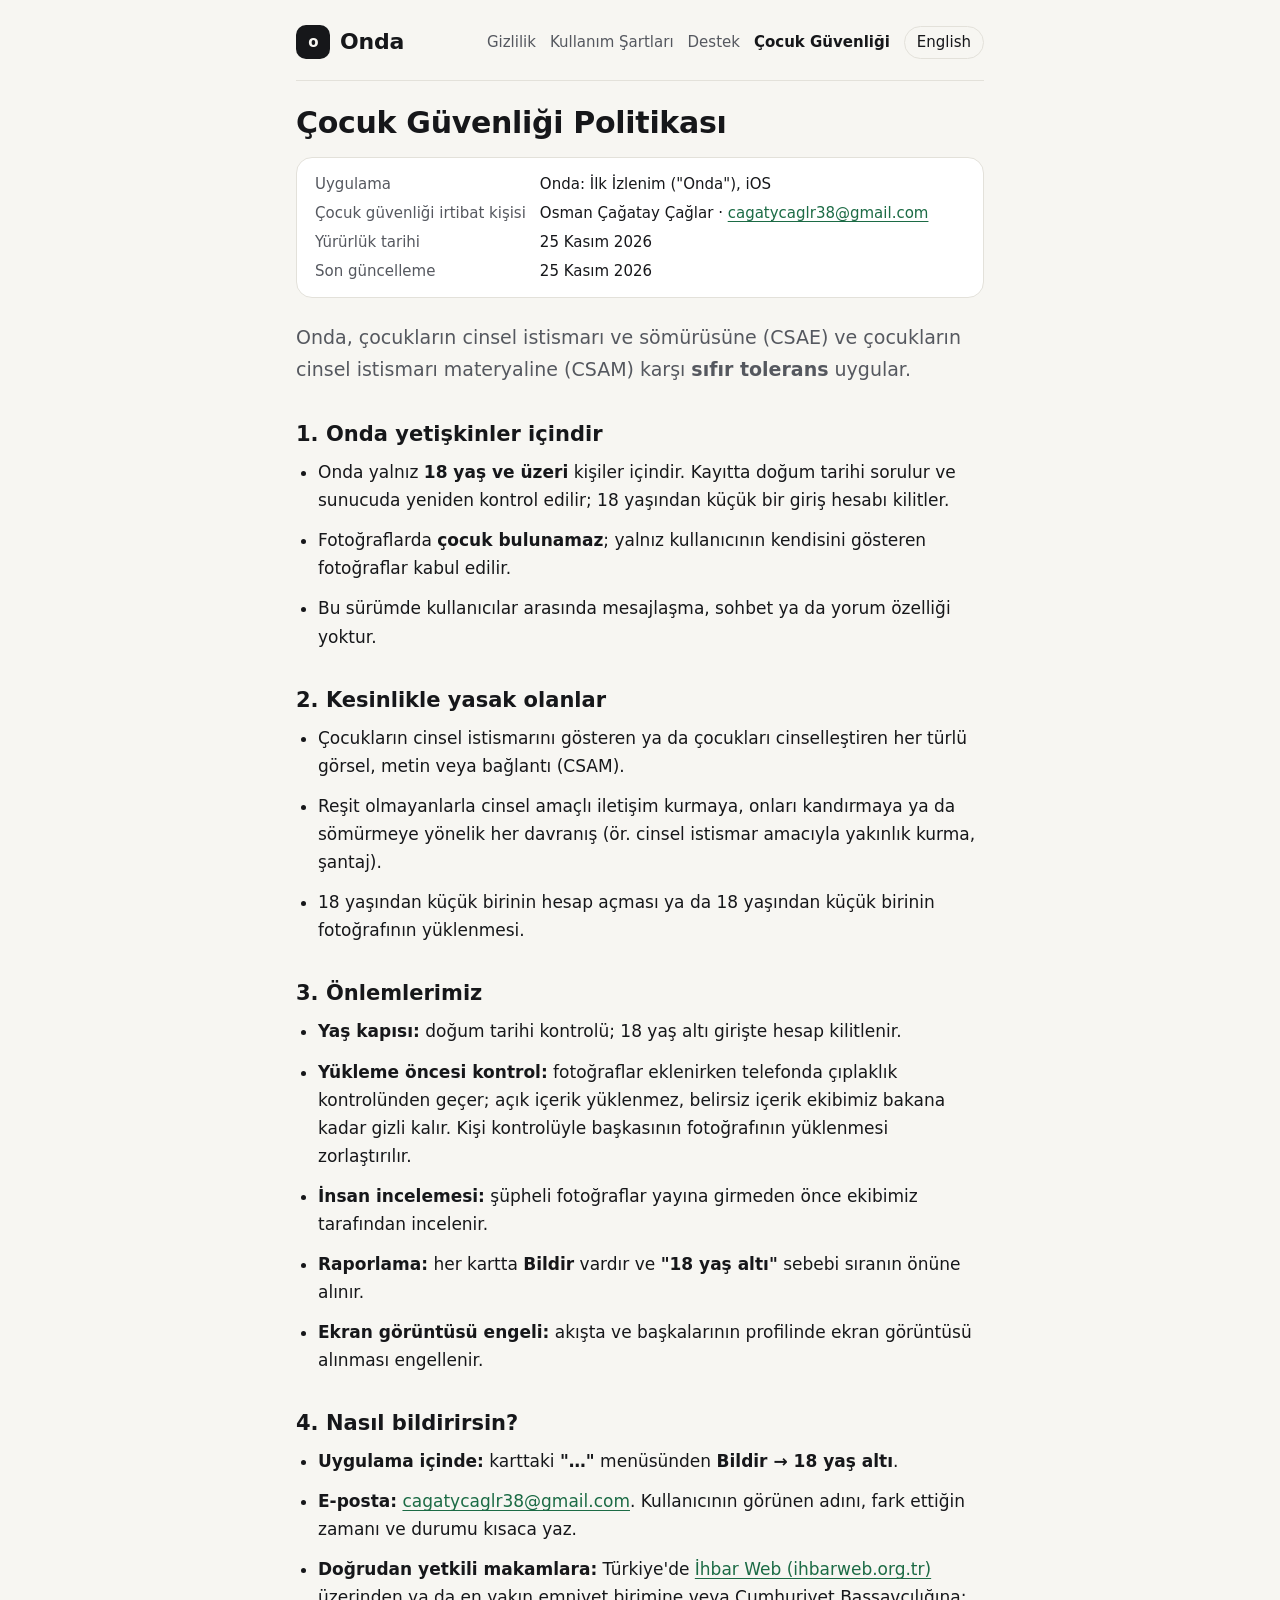
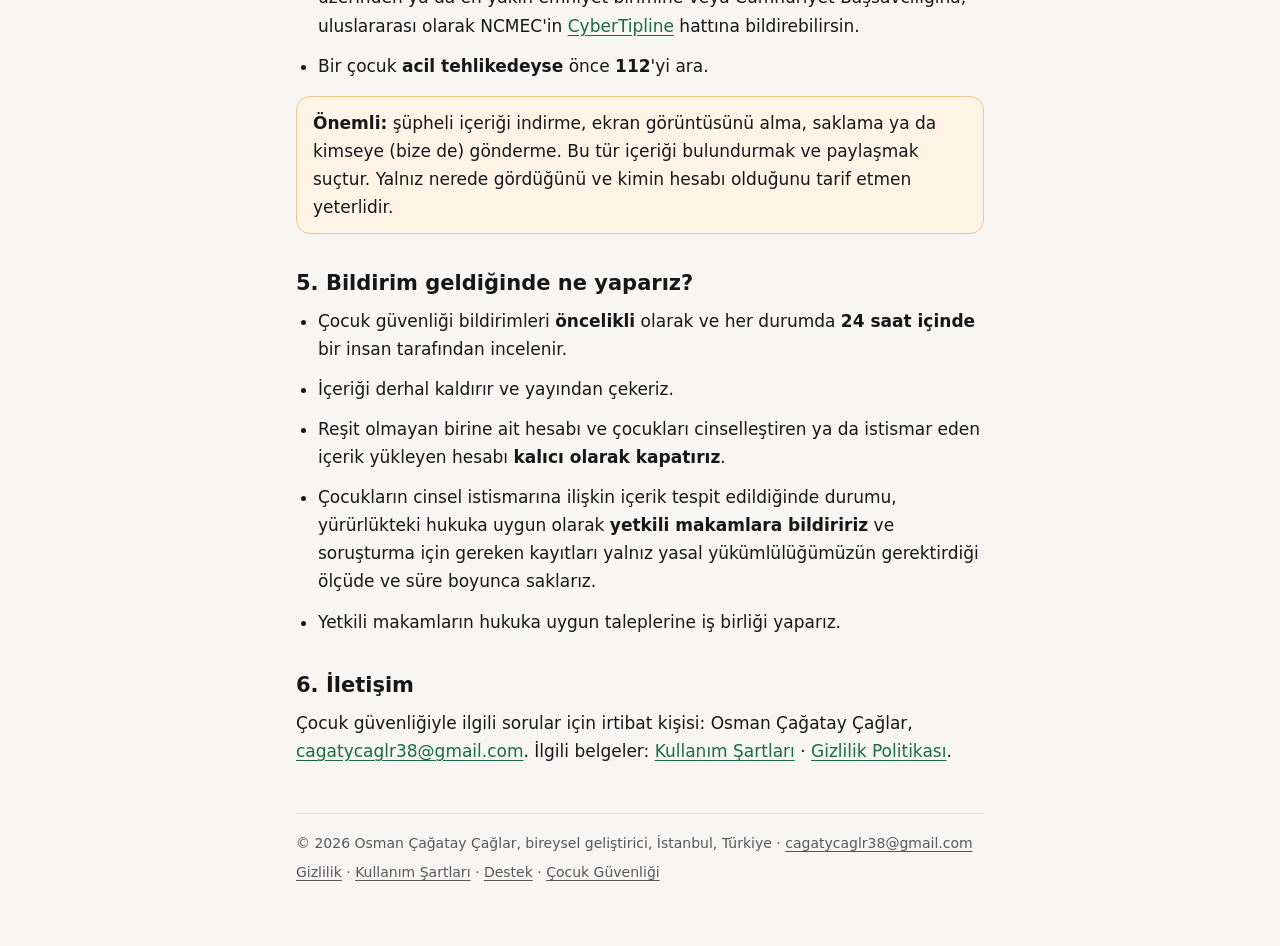
==== child-safety/index.html @ 70f1c368 "Onda hukuk ve destek sayfaları (TR + EN) GitHub Pages için statik sayfalar: ana sayfa, Gizlilik Poli" ====
<!doctype html>
<html lang="tr">
<head>
<meta charset="utf-8">
<meta name="viewport" content="width=device-width,initial-scale=1">
<title>Çocuk Güvenliği Politikası · Onda</title>
<meta name="description" content="Onda çocuk güvenliği politikası: çocuk istismarına sıfır tolerans ve raporlama yolları.">
<meta name="color-scheme" content="light dark">
<meta name="theme-color" content="#F7F6F2" media="(prefers-color-scheme: light)">
<meta name="theme-color" content="#0B0B0C" media="(prefers-color-scheme: dark)">
<meta name="referrer" content="no-referrer">
<link rel="alternate" hreflang="tr" href="https://pgoby.github.io/onda-legal/child-safety/">
<link rel="alternate" hreflang="en" href="https://pgoby.github.io/onda-legal/en/child-safety/">
<link rel="alternate" hreflang="x-default" href="https://pgoby.github.io/onda-legal/child-safety/">
<link rel="stylesheet" href="../style.css">
</head>
<body>
<a class="skip" href="#main">İçeriğe geç</a>
<div class="wrap">
<header class="top">
<a class="brand" href="../" aria-label="Onda ana sayfa"><span class="logo" aria-hidden="true">o</span>Onda</a>
<nav class="menu" aria-label="Ana menü"><ul>
<li><a href="../privacy/">Gizlilik</a></li>
<li><a href="../terms/">Kullanım Şartları</a></li>
<li><a href="../support/">Destek</a></li>
<li><a href="../child-safety/" aria-current="page">Çocuk Güvenliği</a></li>
<li><a class="lang" href="../en/child-safety/" hreflang="en" lang="en" aria-label="English version">English</a></li>
</ul></nav>
</header>
<main id="main">
<h1>Çocuk Güvenliği Politikası</h1>
<div class="meta"><dl>
<dt>Uygulama</dt><dd>Onda: İlk İzlenim ("Onda"), iOS</dd>
<dt>Çocuk güvenliği irtibat kişisi</dt><dd>Osman Çağatay Çağlar · <a href="mailto:cagatycaglr38@gmail.com?subject=%C3%87ocuk%20g%C3%BCvenli%C4%9Fi">cagatycaglr38@gmail.com</a></dd>
<dt>Yürürlük tarihi</dt><dd><time datetime="2026-11-25">25 Kasım 2026</time></dd>
<dt>Son güncelleme</dt><dd><time datetime="2026-11-25">25 Kasım 2026</time></dd>
</dl></div>
<p class="lead">Onda, çocukların cinsel istismarı ve sömürüsüne (CSAE) ve çocukların cinsel istismarı materyaline (CSAM) karşı <strong>sıfır tolerans</strong> uygular.</p>

<h2 id="kapsam">1. Onda yetişkinler içindir</h2>
<ul>
<li>Onda yalnız <strong>18 yaş ve üzeri</strong> kişiler içindir. Kayıtta doğum tarihi sorulur ve sunucuda yeniden kontrol edilir; 18 yaşından küçük bir giriş hesabı kilitler.</li>
<li>Fotoğraflarda <strong>çocuk bulunamaz</strong>; yalnız kullanıcının kendisini gösteren fotoğraflar kabul edilir.</li>
<li>Bu sürümde kullanıcılar arasında mesajlaşma, sohbet ya da yorum özelliği yoktur.</li>
</ul>

<h2 id="yasak">2. Kesinlikle yasak olanlar</h2>
<ul>
<li>Çocukların cinsel istismarını gösteren ya da çocukları cinselleştiren her türlü görsel, metin veya bağlantı (CSAM).</li>
<li>Reşit olmayanlarla cinsel amaçlı iletişim kurmaya, onları kandırmaya ya da sömürmeye yönelik her davranış (ör. cinsel istismar amacıyla yakınlık kurma, şantaj).</li>
<li>18 yaşından küçük birinin hesap açması ya da 18 yaşından küçük birinin fotoğrafının yüklenmesi.</li>
</ul>

<h2 id="onlemler">3. Önlemlerimiz</h2>
<ul>
<li><strong>Yaş kapısı:</strong> doğum tarihi kontrolü; 18 yaş altı girişte hesap kilitlenir.</li>
<li><strong>Yükleme öncesi kontrol:</strong> fotoğraflar eklenirken telefonda çıplaklık kontrolünden geçer; açık içerik yüklenmez, belirsiz içerik ekibimiz bakana kadar gizli kalır. Kişi kontrolüyle başkasının fotoğrafının yüklenmesi zorlaştırılır.</li>
<li><strong>İnsan incelemesi:</strong> şüpheli fotoğraflar yayına girmeden önce ekibimiz tarafından incelenir.</li>
<li><strong>Raporlama:</strong> her kartta <strong>Bildir</strong> vardır ve <strong>"18 yaş altı"</strong> sebebi sıranın önüne alınır.</li>
<li><strong>Ekran görüntüsü engeli:</strong> akışta ve başkalarının profilinde ekran görüntüsü alınması engellenir.</li>
</ul>

<h2 id="bildir">4. Nasıl bildirirsin?</h2>
<ul>
<li><strong>Uygulama içinde:</strong> karttaki <strong>"…"</strong> menüsünden <strong>Bildir → 18 yaş altı</strong>.</li>
<li><strong>E-posta:</strong> <a href="mailto:cagatycaglr38@gmail.com?subject=%C3%87ocuk%20g%C3%BCvenli%C4%9Fi">cagatycaglr38@gmail.com</a>. Kullanıcının görünen adını, fark ettiğin zamanı ve durumu kısaca yaz.</li>
<li><strong>Doğrudan yetkili makamlara:</strong> Türkiye'de <a href="https://www.ihbarweb.org.tr" rel="noopener">İhbar Web (ihbarweb.org.tr)</a> üzerinden ya da en yakın emniyet birimine veya Cumhuriyet Başsavcılığına; uluslararası olarak NCMEC'in <a href="https://report.cybertip.org" rel="noopener">CyberTipline</a> hattına bildirebilirsin.</li>
<li>Bir çocuk <strong>acil tehlikedeyse</strong> önce <strong>112</strong>'yi ara.</li>
</ul>
<div class="note">
<p><strong>Önemli:</strong> şüpheli içeriği indirme, ekran görüntüsünü alma, saklama ya da kimseye (bize de) gönderme. Bu tür içeriği bulundurmak ve paylaşmak suçtur. Yalnız nerede gördüğünü ve kimin hesabı olduğunu tarif etmen yeterlidir.</p>
</div>

<h2 id="biz">5. Bildirim geldiğinde ne yaparız?</h2>
<ul>
<li>Çocuk güvenliği bildirimleri <strong>öncelikli</strong> olarak ve her durumda <strong>24 saat içinde</strong> bir insan tarafından incelenir.</li>
<li>İçeriği derhal kaldırır ve yayından çekeriz.</li>
<li>Reşit olmayan birine ait hesabı ve çocukları cinselleştiren ya da istismar eden içerik yükleyen hesabı <strong>kalıcı olarak kapatırız</strong>.</li>
<li>Çocukların cinsel istismarına ilişkin içerik tespit edildiğinde durumu, yürürlükteki hukuka uygun olarak <strong>yetkili makamlara bildiririz</strong> ve soruşturma için gereken kayıtları yalnız yasal yükümlülüğümüzün gerektirdiği ölçüde ve süre boyunca saklarız.</li>
<li>Yetkili makamların hukuka uygun taleplerine iş birliği yaparız.</li>
</ul>

<h2 id="iletisim">6. İletişim</h2>
<p>Çocuk güvenliğiyle ilgili sorular için irtibat kişisi: Osman Çağatay Çağlar, <a href="mailto:cagatycaglr38@gmail.com?subject=%C3%87ocuk%20g%C3%BCvenli%C4%9Fi">cagatycaglr38@gmail.com</a>. İlgili belgeler: <a href="../terms/#kurallar">Kullanım Şartları</a> · <a href="../privacy/#resit">Gizlilik Politikası</a>.</p>
</main>
<footer>
<p>&copy; 2026 Osman Çağatay Çağlar, bireysel geliştirici, İstanbul, Türkiye · <a href="mailto:cagatycaglr38@gmail.com">cagatycaglr38@gmail.com</a></p>
<p><a href="../privacy/">Gizlilik</a> · <a href="../terms/">Kullanım Şartları</a> · <a href="../support/">Destek</a> · <a href="../child-safety/">Çocuk Güvenliği</a></p>
</footer>
</div>
</body>
</html>
---- style.css ----
/* Onda hukuk ve destek sayfaları · tek stil dosyası, açık/koyu tema sistem ayarını izler */
:root {
  color-scheme: light dark;
  --bg: #F7F6F2;
  --card: #FFFFFF;
  --ink: #16171A;
  --soft: #55585F;
  --line: #E3E1DA;
  --accent: #1C6B45;
  --accent-soft: #E3F4EA;
  --focus: #1C6B45;
  --warn-bg: #FFF4E5;
  --warn-line: #F0C98A;
}
@media (prefers-color-scheme: dark) {
  :root {
    --bg: #0B0B0C;
    --card: #151518;
    --ink: #F4F3EF;
    --soft: #B4B3AE;
    --line: #2A2A2F;
    --accent: #8FE3B5;
    --accent-soft: #15291E;
    --focus: #8FE3B5;
    --warn-bg: #2A2013;
    --warn-line: #6B5124;
  }
}

* { box-sizing: border-box; }
html { -webkit-text-size-adjust: 100%; }
body {
  margin: 0;
  background: var(--bg);
  color: var(--ink);
  font: 17px/1.65 system-ui, -apple-system, "Segoe UI", Roboto, "Helvetica Neue", Arial, sans-serif;
  overflow-wrap: break-word;
}
.wrap { max-width: 720px; margin: 0 auto; padding: 16px 16px 56px; }

.skip {
  position: absolute; left: -9999px; top: 8px;
  background: var(--card); color: var(--ink); padding: 8px 14px; border-radius: 10px; z-index: 10;
}
.skip:focus { left: 16px; }

header.top {
  display: flex; flex-wrap: wrap; align-items: center; justify-content: space-between;
  gap: 8px 16px; padding: 8px 0 20px; border-bottom: 1px solid var(--line); margin-bottom: 24px;
}
.brand {
  display: inline-flex; align-items: center; gap: 10px;
  font-weight: 800; font-size: 22px; color: var(--ink); text-decoration: none; letter-spacing: -.01em;
}
.logo {
  display: inline-grid; place-items: center; width: 34px; height: 34px; border-radius: 10px;
  background: var(--ink); color: var(--bg); font-size: 15px; font-weight: 800; letter-spacing: -.04em;
}
nav.menu ul { list-style: none; display: flex; flex-wrap: wrap; gap: 4px 14px; margin: 0; padding: 0; }
nav.menu li { margin: 0; }
nav.menu a { color: var(--soft); text-decoration: none; font-size: 15px; padding: 4px 0; display: inline-block; }
nav.menu a:hover { color: var(--accent); }
nav.menu a[aria-current="page"] { color: var(--ink); font-weight: 700; }
.lang {
  border: 1px solid var(--line); border-radius: 999px; padding: 3px 12px !important; color: var(--ink) !important;
}

h1 { font-size: 30px; line-height: 1.2; margin: 4px 0 12px; font-weight: 800; letter-spacing: -.01em; }
h2 { font-size: 21px; line-height: 1.3; margin: 36px 0 10px; font-weight: 750; scroll-margin-top: 16px; }
h3 { font-size: 17px; line-height: 1.4; margin: 22px 0 6px; font-weight: 700; }
p, li { margin: 0 0 12px; }
ul, ol { padding-left: 22px; margin: 0 0 12px; }
a { color: var(--accent); text-underline-offset: 3px; }
strong { font-weight: 700; }
code { font: 15px/1.4 ui-monospace, SFMono-Regular, Menlo, Consolas, monospace; background: var(--accent-soft); padding: 1px 5px; border-radius: 6px; }
a:focus-visible, summary:focus-visible, .table:focus-visible {
  outline: 3px solid var(--focus); outline-offset: 3px; border-radius: 6px;
}

.lead { font-size: 19px; color: var(--soft); }
.muted { color: var(--soft); font-size: 15px; }
.meta {
  background: var(--card); border: 1px solid var(--line); border-radius: 16px;
  padding: 14px 18px; margin: 16px 0 24px; font-size: 15px;
}
.meta dl { margin: 0; display: grid; grid-template-columns: max-content 1fr; gap: 4px 14px; }
.meta dt { color: var(--soft); }
.meta dd { margin: 0; }
@media (max-width: 480px) {
  .meta dl { grid-template-columns: 1fr; gap: 0; }
  .meta dd { margin-bottom: 6px; }
}

.card { background: var(--card); border: 1px solid var(--line); border-radius: 18px; padding: 18px 20px; margin: 16px 0; }
.card > :last-child { margin-bottom: 0; }
.note { background: var(--warn-bg); border: 1px solid var(--warn-line); border-radius: 14px; padding: 12px 16px; margin: 16px 0; }
.note > :last-child { margin-bottom: 0; }

.links { list-style: none; padding: 0; display: grid; gap: 10px; }
.links li { margin: 0; }
.links a {
  display: block; background: var(--card); border: 1px solid var(--line); border-radius: 16px;
  padding: 14px 18px; text-decoration: none; color: var(--ink);
}
.links a:hover { border-color: var(--accent); }
.links strong { display: block; color: var(--accent); }
.links span { color: var(--soft); font-size: 15px; }

nav.toc { background: var(--card); border: 1px solid var(--line); border-radius: 16px; padding: 12px 18px; margin: 16px 0 8px; }
nav.toc h2 { font-size: 15px; margin: 0 0 6px; color: var(--soft); font-weight: 600; }
nav.toc ol { margin: 0; padding-left: 20px; font-size: 15px; }
nav.toc li { margin: 0 0 4px; }

.table { overflow-x: auto; margin: 12px 0 18px; border: 1px solid var(--line); border-radius: 14px; background: var(--card); }
table { border-collapse: collapse; width: 100%; font-size: 15px; line-height: 1.5; }
caption { text-align: left; padding: 10px 14px 0; color: var(--soft); font-size: 14px; }
th, td { text-align: left; vertical-align: top; padding: 10px 14px; border-top: 1px solid var(--line); }
thead th { border-top: 0; color: var(--soft); font-weight: 600; font-size: 14px; }
tbody th { font-weight: 600; }
@media (max-width: 560px) {
  table, thead, tbody, tr, th, td { display: block; width: 100%; }
  caption { display: block; width: auto; }
  thead { position: absolute; left: -9999px; }
  tbody tr { border-top: 1px solid var(--line); padding: 8px 0; }
  tbody tr:first-child { border-top: 0; }
  tbody th, tbody td { border-top: 0; padding: 4px 14px; }
  td[data-label]::before { content: attr(data-label); display: block; color: var(--soft); font-size: 13px; font-weight: 600; }
}

details { background: var(--card); border: 1px solid var(--line); border-radius: 16px; padding: 14px 18px; margin: 10px 0; }
summary { cursor: pointer; font-weight: 700; }
details[open] summary { margin-bottom: 8px; }
details > :last-child { margin-bottom: 0; }

footer { margin-top: 48px; padding-top: 18px; border-top: 1px solid var(--line); color: var(--soft); font-size: 14px; }
footer a { color: var(--soft); }
footer p { margin: 0 0 6px; }

@media print {
  body { background: #fff; color: #000; }
  header.top nav, .skip, nav.toc { display: none; }
  .card, .meta, details, .table { border-color: #999; }
}
@media (prefers-reduced-motion: no-preference) {
  html { scroll-behavior: smooth; }
}
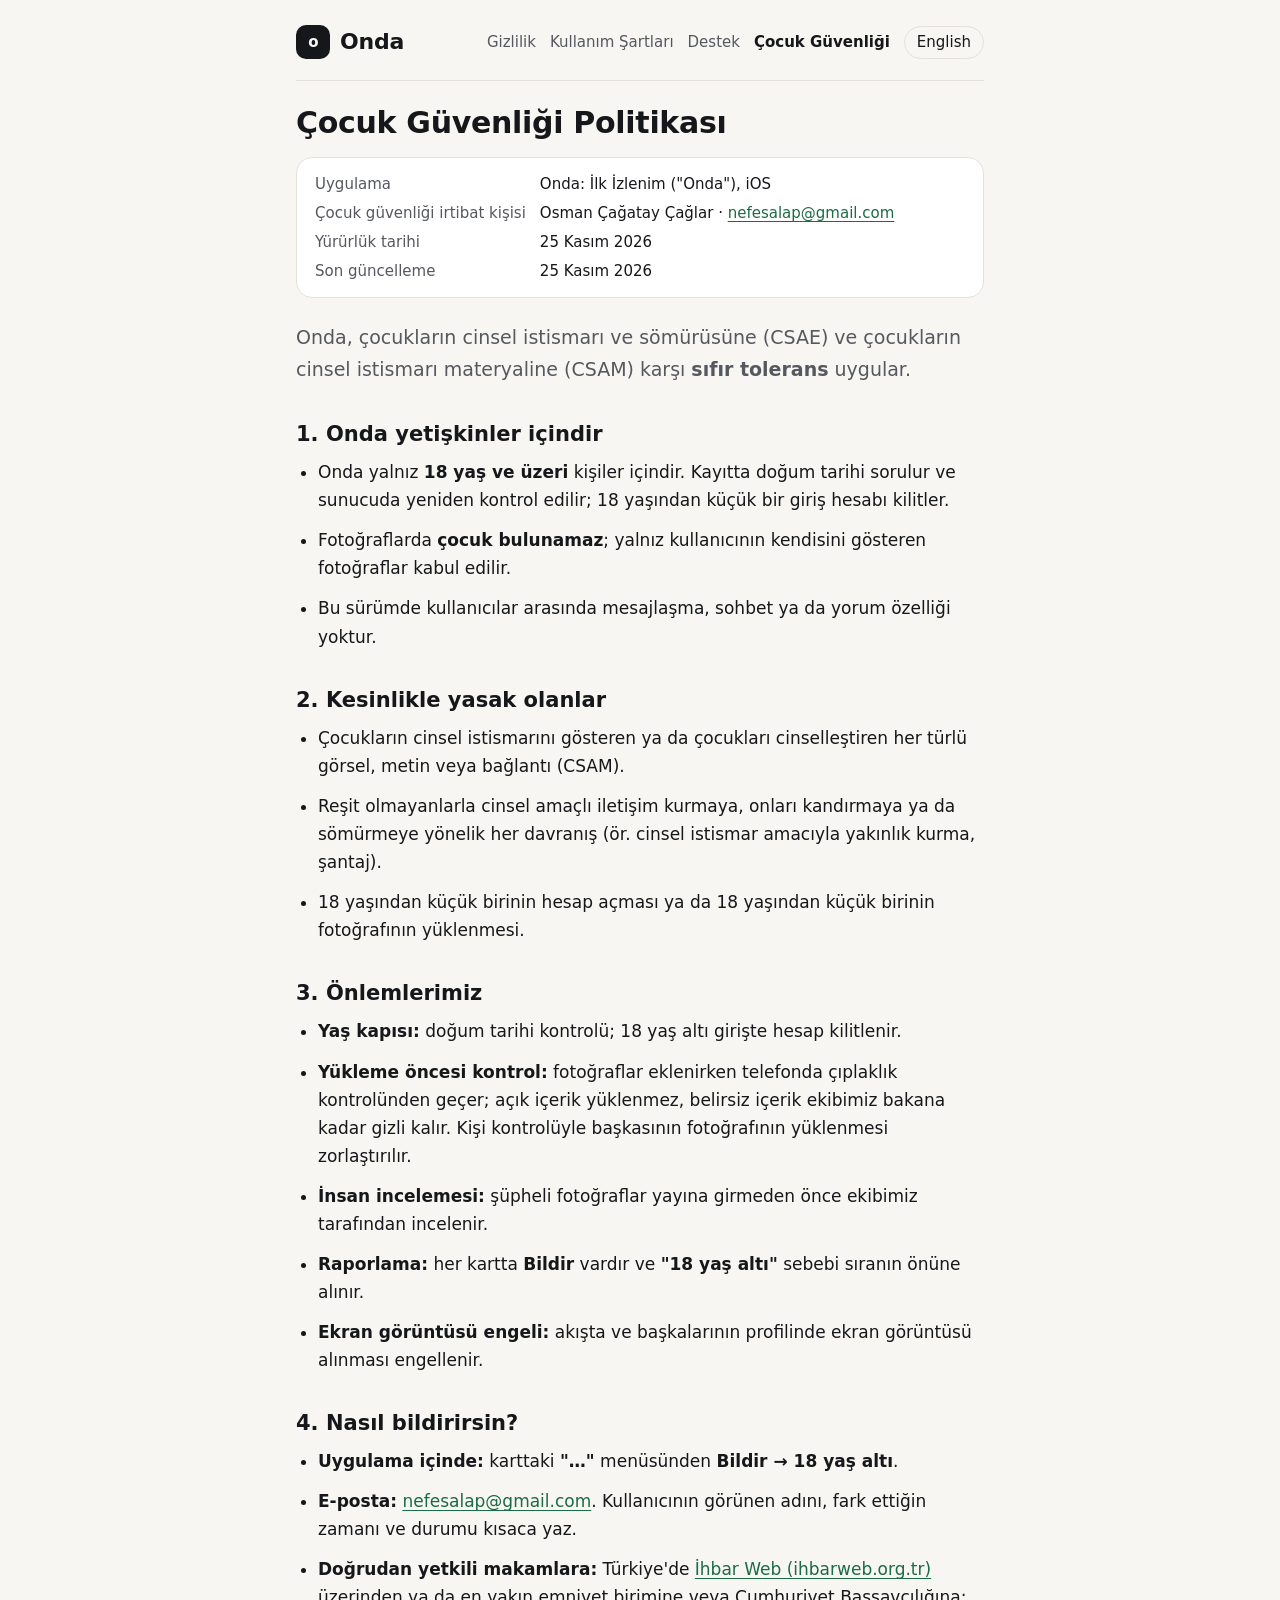
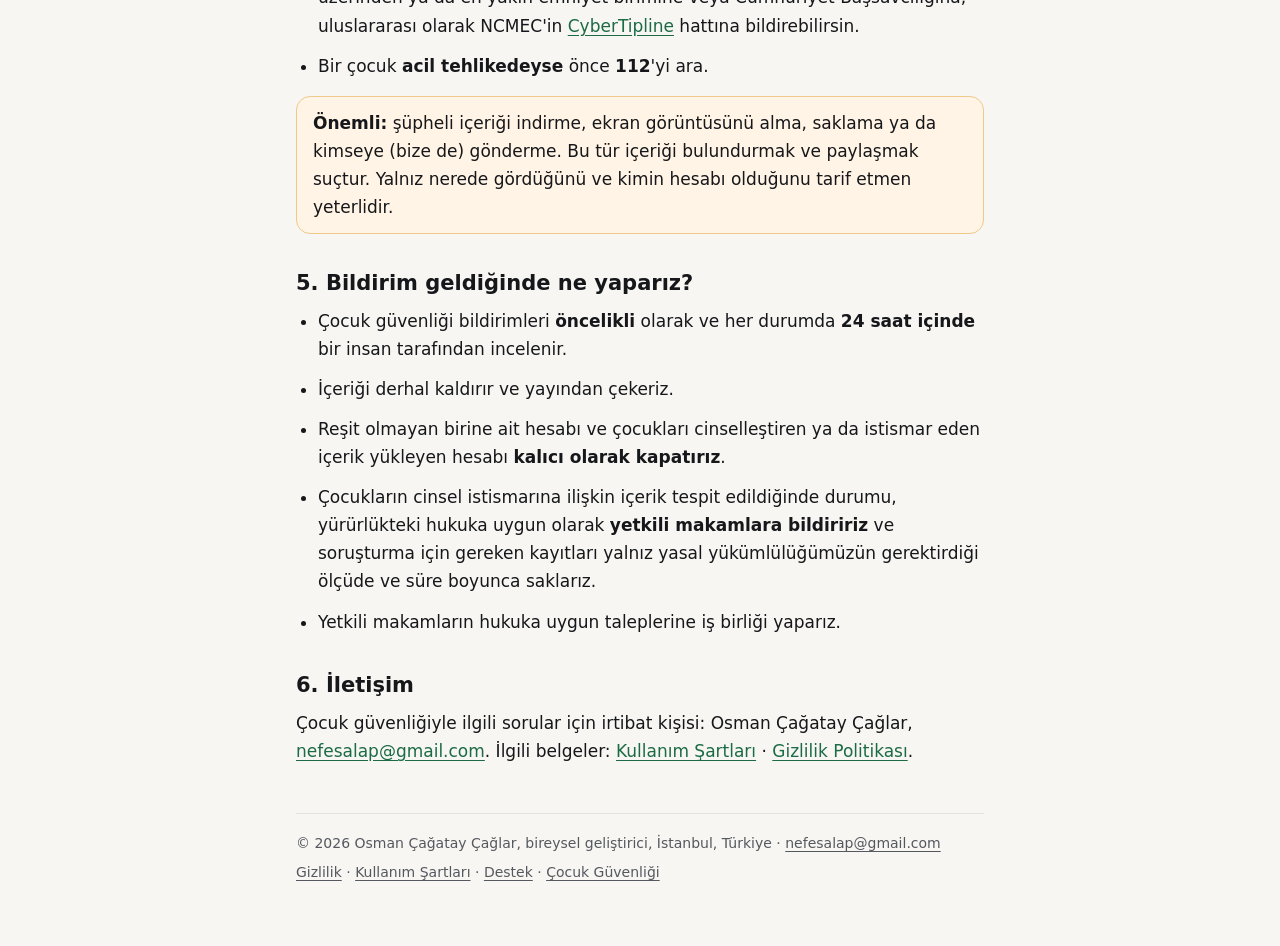
==== commit e44a40d1: "Destek e-postası nefesalap@gmail.com Co-Authored-By: Claude Opus 5.5 <noreply@anthropic.com>" ====
--- a/child-safety/index.html
+++ b/child-safety/index.html
@@ -31,7 +31,7 @@
 <h1>Çocuk Güvenliği Politikası</h1>
 <div class="meta"><dl>
 <dt>Uygulama</dt><dd>Onda: İlk İzlenim ("Onda"), iOS</dd>
-<dt>Çocuk güvenliği irtibat kişisi</dt><dd>Osman Çağatay Çağlar · <a href="mailto:cagatycaglr38@gmail.com?subject=%C3%87ocuk%20g%C3%BCvenli%C4%9Fi">cagatycaglr38@gmail.com</a></dd>
+<dt>Çocuk güvenliği irtibat kişisi</dt><dd>Osman Çağatay Çağlar · <a href="mailto:nefesalap@gmail.com?subject=%C3%87ocuk%20g%C3%BCvenli%C4%9Fi">nefesalap@gmail.com</a></dd>
 <dt>Yürürlük tarihi</dt><dd><time datetime="2026-11-25">25 Kasım 2026</time></dd>
 <dt>Son güncelleme</dt><dd><time datetime="2026-11-25">25 Kasım 2026</time></dd>
 </dl></div>
@@ -63,7 +63,7 @@
 <h2 id="bildir">4. Nasıl bildirirsin?</h2>
 <ul>
 <li><strong>Uygulama içinde:</strong> karttaki <strong>"…"</strong> menüsünden <strong>Bildir → 18 yaş altı</strong>.</li>
-<li><strong>E-posta:</strong> <a href="mailto:cagatycaglr38@gmail.com?subject=%C3%87ocuk%20g%C3%BCvenli%C4%9Fi">cagatycaglr38@gmail.com</a>. Kullanıcının görünen adını, fark ettiğin zamanı ve durumu kısaca yaz.</li>
+<li><strong>E-posta:</strong> <a href="mailto:nefesalap@gmail.com?subject=%C3%87ocuk%20g%C3%BCvenli%C4%9Fi">nefesalap@gmail.com</a>. Kullanıcının görünen adını, fark ettiğin zamanı ve durumu kısaca yaz.</li>
 <li><strong>Doğrudan yetkili makamlara:</strong> Türkiye'de <a href="https://www.ihbarweb.org.tr" rel="noopener">İhbar Web (ihbarweb.org.tr)</a> üzerinden ya da en yakın emniyet birimine veya Cumhuriyet Başsavcılığına; uluslararası olarak NCMEC'in <a href="https://report.cybertip.org" rel="noopener">CyberTipline</a> hattına bildirebilirsin.</li>
 <li>Bir çocuk <strong>acil tehlikedeyse</strong> önce <strong>112</strong>'yi ara.</li>
 </ul>
@@ -81,10 +81,10 @@
 </ul>
 
 <h2 id="iletisim">6. İletişim</h2>
-<p>Çocuk güvenliğiyle ilgili sorular için irtibat kişisi: Osman Çağatay Çağlar, <a href="mailto:cagatycaglr38@gmail.com?subject=%C3%87ocuk%20g%C3%BCvenli%C4%9Fi">cagatycaglr38@gmail.com</a>. İlgili belgeler: <a href="../terms/#kurallar">Kullanım Şartları</a> · <a href="../privacy/#resit">Gizlilik Politikası</a>.</p>
+<p>Çocuk güvenliğiyle ilgili sorular için irtibat kişisi: Osman Çağatay Çağlar, <a href="mailto:nefesalap@gmail.com?subject=%C3%87ocuk%20g%C3%BCvenli%C4%9Fi">nefesalap@gmail.com</a>. İlgili belgeler: <a href="../terms/#kurallar">Kullanım Şartları</a> · <a href="../privacy/#resit">Gizlilik Politikası</a>.</p>
 </main>
 <footer>
-<p>&copy; 2026 Osman Çağatay Çağlar, bireysel geliştirici, İstanbul, Türkiye · <a href="mailto:cagatycaglr38@gmail.com">cagatycaglr38@gmail.com</a></p>
+<p>&copy; 2026 Osman Çağatay Çağlar, bireysel geliştirici, İstanbul, Türkiye · <a href="mailto:nefesalap@gmail.com">nefesalap@gmail.com</a></p>
 <p><a href="../privacy/">Gizlilik</a> · <a href="../terms/">Kullanım Şartları</a> · <a href="../support/">Destek</a> · <a href="../child-safety/">Çocuk Güvenliği</a></p>
 </footer>
 </div>
